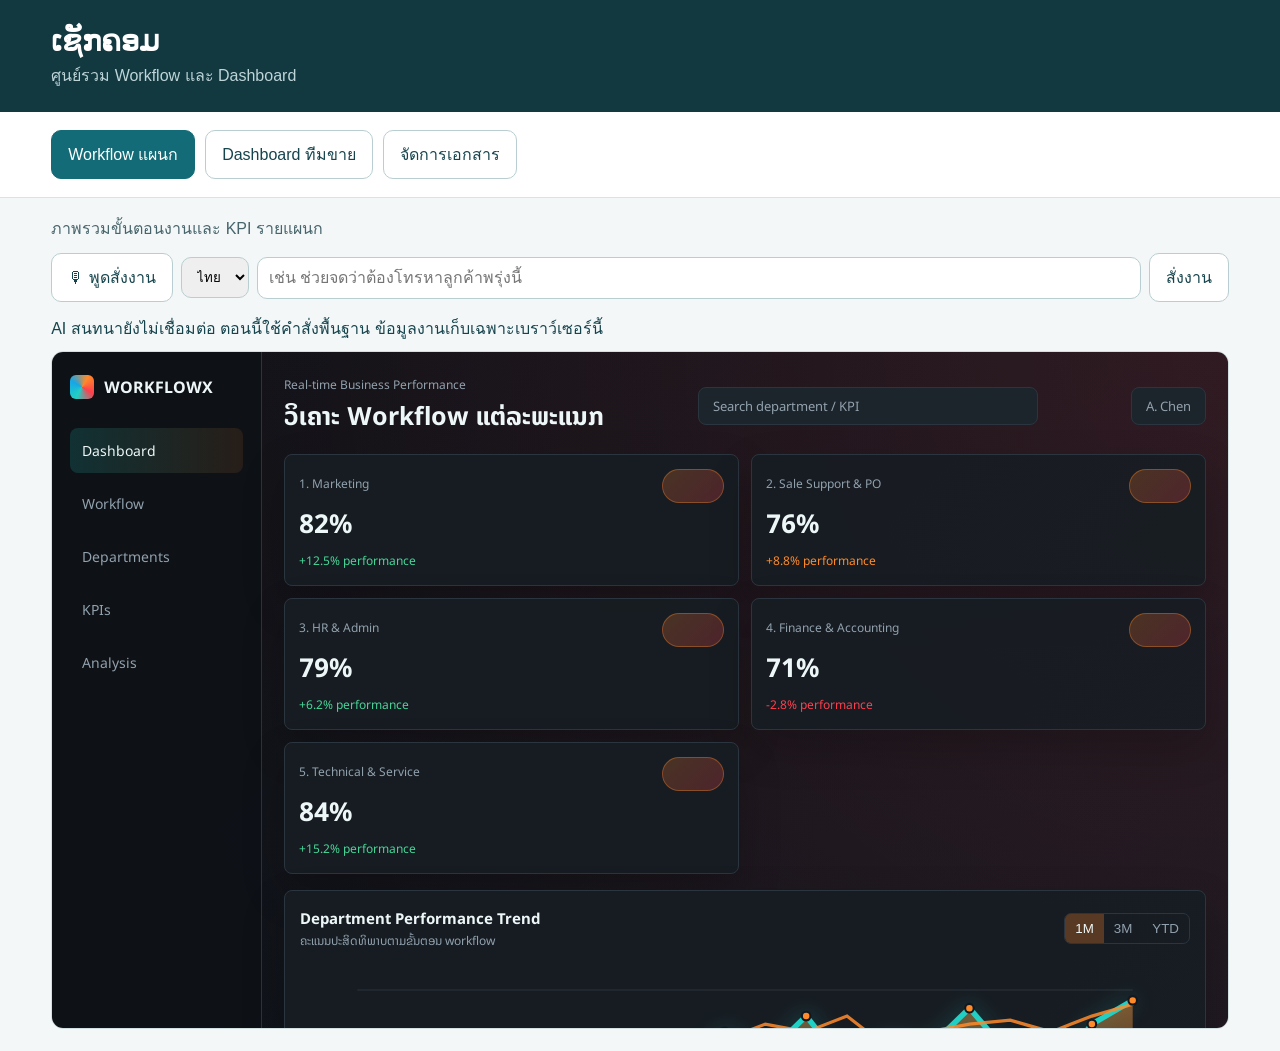
==== index.html @ e811d57b "Refresh assistant script and responsive controls" ====
<!doctype html>
<html lang="th">
<head>
  <meta charset="utf-8">
  <meta name="viewport" content="width=device-width, initial-scale=1">
  <title>ເຊັກຄອມ | ศูนย์งาน</title>
  <style>
    *{box-sizing:border-box}body{margin:0;font-family:Segoe UI,"Noto Sans Lao",sans-serif;background:#f3f7f8;color:#14282d}
    header{background:#123840;color:white;padding:24px clamp(20px,4vw,56px)}h1{margin:0;font-size:1.8rem}header p{margin:5px 0 0;color:#bed5d8}
    nav{display:flex;gap:10px;flex-wrap:wrap;padding:18px clamp(20px,4vw,56px);background:white;border-bottom:1px solid #d7e3e5}
    button{border:1px solid #b9ced1;border-radius:10px;background:white;color:#16444d;padding:11px 16px;font:inherit;cursor:pointer}
    button[aria-selected=true]{background:#126b76;color:white;border-color:#126b76}button:focus-visible{outline:3px solid #e3a831;outline-offset:2px}
    main{padding:18px clamp(20px,4vw,56px)}.intro{margin:0 0 12px;color:#47656b}.frame{width:100%;height:calc(100vh - 222px);min-height:520px;border:1px solid #d2e0e2;border-radius:12px;background:white}
    .frame[hidden],.assistant input[hidden]{display:none}.assistant{display:flex;gap:8px;flex-wrap:wrap;align-items:center;margin:0 0 14px}.assistant input{flex:1;min-width:220px;padding:11px;border:1px solid #b9ced1;border-radius:10px;font:inherit}.assistant select{padding:11px;border:1px solid #b9ced1;border-radius:10px}.voice-result{min-height:24px;margin:0 0 10px;color:#16444d}.voice-result button{margin:8px 0}.tasks{background:#fff;border:1px solid #d2e0e2;border-radius:12px;padding:14px;margin-bottom:14px}.tasks[hidden]{display:none}.tasks ul{margin:8px 0;padding-left:22px}.tasks li{padding:4px 0}.tasks h2{font-size:1.1rem;margin:0}.confirm{background:#fff4d8;border:1px solid #d9ac51;padding:10px;border-radius:9px;margin-bottom:10px}.confirm[hidden]{display:none}
  </style>
</head>
<body>
  <header><h1>ເຊັກຄອມ</h1><p>ศูนย์รวม Workflow และ Dashboard</p></header>
  <nav aria-label="เลือกส่วนงาน">
    <button type="button" data-page="workflow" aria-selected="true">Workflow แผนก</button>
    <button type="button" data-page="sales" aria-selected="false">Dashboard ทีมขาย</button>
    <button type="button" data-page="documents" aria-selected="false">จัดการเอกสาร</button>
  </nav>
  <main>
    <p class="intro" id="description">ภาพรวมขั้นตอนงานและ KPI รายแผนก</p>
    <form class="assistant" id="command-form"><button type="button" id="mic">🎙 พูดสั่งงาน</button><select id="speech-language" aria-label="ภาษาคำสั่งเสียง"><option value="th-TH">ไทย</option><option value="lo-LA">ลาว</option></select><input id="command" aria-label="คำสั่ง" placeholder="เช่น ช่วยจดว่าต้องโทรหาลูกค้าพรุ่งนี้"><input id="access-code" type="password" aria-label="รหัสเข้าใช้งาน AI" placeholder="รหัส AI (เมื่อตั้งค่าแล้ว)" style="flex:0 1 190px" autocomplete="off"><button type="submit">สั่งงาน</button></form>
    <p class="voice-result" id="voice-result" role="status"></p>
    <div class="confirm" id="confirm" hidden><span id="confirm-text"></span> <button type="button" id="confirm-yes">ยืนยัน</button><button type="button" id="confirm-no">ยกเลิก</button></div>
    <section class="tasks" id="tasks" hidden><h2>งานที่สั่งผ่านผู้ช่วย</h2><ul id="task-list"></ul></section>
    <iframe class="frame" id="workflow" title="Workflow แผนก" src="apps/workflow/index.html"></iframe>
    <iframe class="frame" id="sales" title="Dashboard ทีมขาย" src="apps/sales/index.html" hidden></iframe>
    <iframe class="frame" id="documents" title="จัดการเอกสาร" src="apps/documents/index.html" hidden></iframe>
  </main>
  <script>
    const pages={
      workflow:{description:'ภาพรวมขั้นตอนงานและ KPI รายแผนก'},
      sales:{description:'งานมอบหมาย ลูกค้า และ KPI ของทีมขาย Mungmee IT'},
      documents:{description:'จัดการเอกสารจากโฟลเดอร์ที่ผู้ใช้เลือก'}
    };
    const description=document.getElementById('description');
    function show(page){page=pages[page]?page:'workflow';description.textContent=pages[page].description;document.querySelectorAll('main iframe').forEach(frame=>frame.hidden=frame.id!==page);document.querySelectorAll('nav button').forEach(button=>button.setAttribute('aria-selected',button.dataset.page===page));location.hash=page;}
    document.querySelectorAll('nav button').forEach(button=>button.addEventListener('click',()=>show(button.dataset.page)));
    if(pages[location.hash.slice(1)])show(location.hash.slice(1));
  </script>
  <script src="assistant-config.js"></script>
  <script src="assistant.js?v=2"></script>
</body>
</html>
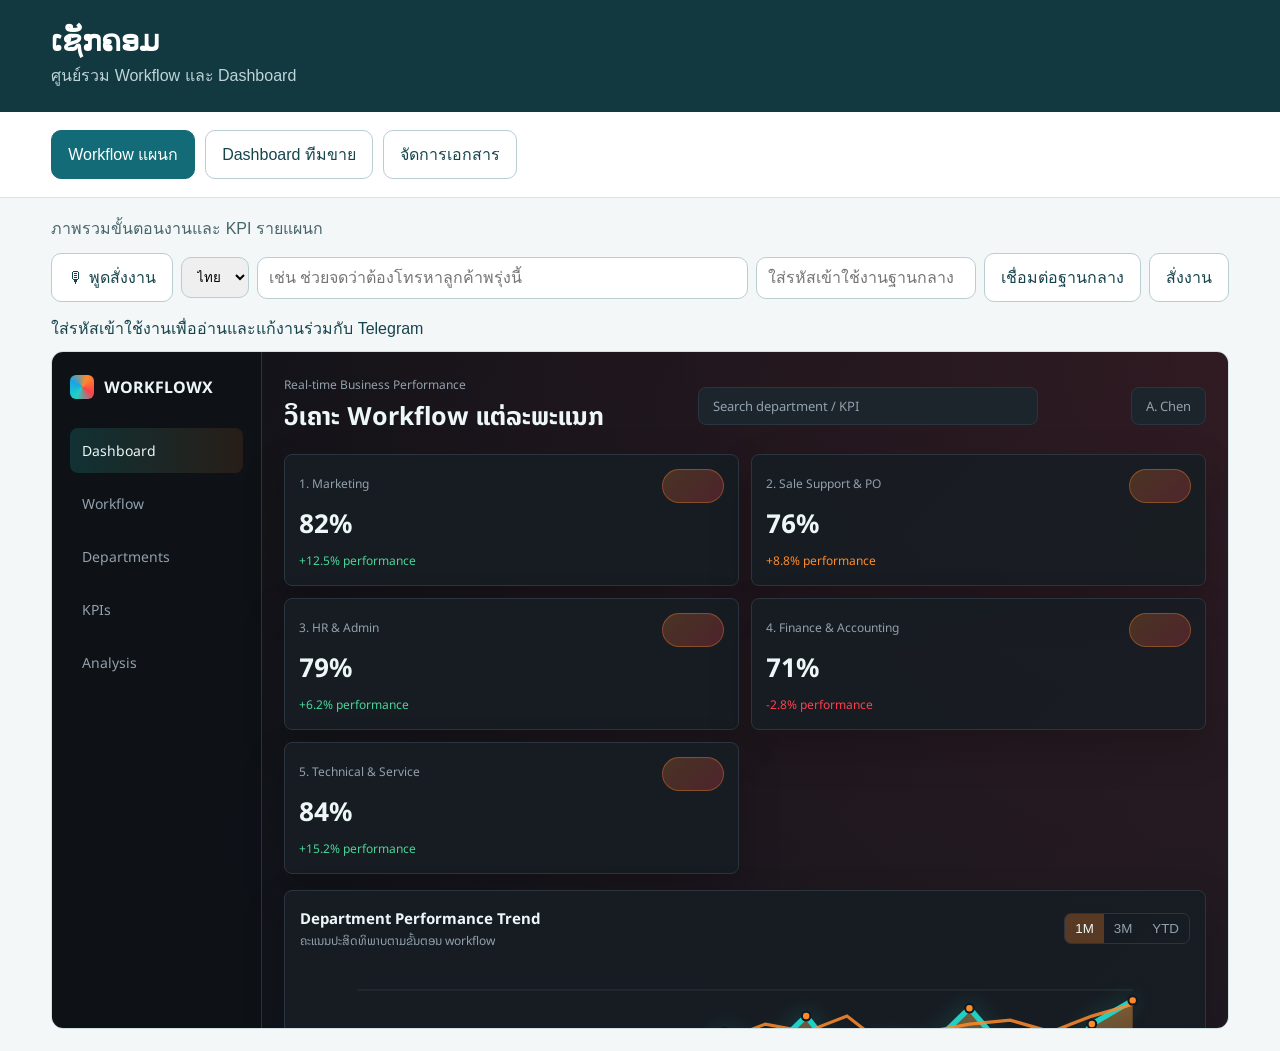
==== commit b63744cc: "Connect CheckCom to authenticated shared task API" ====
--- a/index.html
+++ b/index.html
@@ -11,7 +11,7 @@
     button{border:1px solid #b9ced1;border-radius:10px;background:white;color:#16444d;padding:11px 16px;font:inherit;cursor:pointer}
     button[aria-selected=true]{background:#126b76;color:white;border-color:#126b76}button:focus-visible{outline:3px solid #e3a831;outline-offset:2px}
     main{padding:18px clamp(20px,4vw,56px)}.intro{margin:0 0 12px;color:#47656b}.frame{width:100%;height:calc(100vh - 222px);min-height:520px;border:1px solid #d2e0e2;border-radius:12px;background:white}
-    .frame[hidden],.assistant input[hidden]{display:none}.assistant{display:flex;gap:8px;flex-wrap:wrap;align-items:center;margin:0 0 14px}.assistant input{flex:1;min-width:220px;padding:11px;border:1px solid #b9ced1;border-radius:10px;font:inherit}.assistant select{padding:11px;border:1px solid #b9ced1;border-radius:10px}.voice-result{min-height:24px;margin:0 0 10px;color:#16444d}.voice-result button{margin:8px 0}.tasks{background:#fff;border:1px solid #d2e0e2;border-radius:12px;padding:14px;margin-bottom:14px}.tasks[hidden]{display:none}.tasks ul{margin:8px 0;padding-left:22px}.tasks li{padding:4px 0}.tasks h2{font-size:1.1rem;margin:0}.confirm{background:#fff4d8;border:1px solid #d9ac51;padding:10px;border-radius:9px;margin-bottom:10px}.confirm[hidden]{display:none}
+    .frame[hidden],.assistant input[hidden]{display:none}.assistant{display:flex;gap:8px;flex-wrap:wrap;align-items:center;margin:0 0 14px}.assistant input{flex:1;min-width:220px;padding:11px;border:1px solid #b9ced1;border-radius:10px;font:inherit}.assistant select{padding:11px;border:1px solid #b9ced1;border-radius:10px}.voice-result{min-height:24px;margin:0 0 10px;color:#16444d}.voice-result button{margin:8px 0}.tasks{background:#fff;border:1px solid #d2e0e2;border-radius:12px;padding:14px;margin-bottom:14px}.tasks[hidden]{display:none}.tasks input{width:min(100%,420px);padding:10px;border:1px solid #b9ced1;border-radius:9px;font:inherit;margin:8px 0}.tasks ul{margin:8px 0;padding-left:22px}.tasks li{padding:4px 0}.tasks h2{font-size:1.1rem;margin:0}.confirm{background:#fff4d8;border:1px solid #d9ac51;padding:10px;border-radius:9px;margin-bottom:10px}.confirm[hidden]{display:none}
   </style>
 </head>
 <body>
@@ -23,18 +23,18 @@
   </nav>
   <main>
     <p class="intro" id="description">ภาพรวมขั้นตอนงานและ KPI รายแผนก</p>
-    <form class="assistant" id="command-form"><button type="button" id="mic">🎙 พูดสั่งงาน</button><select id="speech-language" aria-label="ภาษาคำสั่งเสียง"><option value="th-TH">ไทย</option><option value="lo-LA">ลาว</option></select><input id="command" aria-label="คำสั่ง" placeholder="เช่น ช่วยจดว่าต้องโทรหาลูกค้าพรุ่งนี้"><input id="access-code" type="password" aria-label="รหัสเข้าใช้งาน AI" placeholder="รหัส AI (เมื่อตั้งค่าแล้ว)" style="flex:0 1 190px" autocomplete="off"><button type="submit">สั่งงาน</button></form>
+    <form class="assistant" id="command-form"><button type="button" id="mic">🎙 พูดสั่งงาน</button><select id="speech-language" aria-label="ภาษาคำสั่งเสียง"><option value="th-TH">ไทย</option><option value="lo-LA">ลาว</option></select><input id="command" aria-label="คำสั่ง" placeholder="เช่น ช่วยจดว่าต้องโทรหาลูกค้าพรุ่งนี้"><input id="access-code" type="password" aria-label="รหัสเข้าใช้งานฐานกลาง" placeholder="ใส่รหัสเข้าใช้งานฐานกลาง" style="flex:0 1 190px" autocomplete="off"><button type="button" id="connect-api">เชื่อมต่อฐานกลาง</button><button type="submit">สั่งงาน</button></form>
     <p class="voice-result" id="voice-result" role="status"></p>
     <div class="confirm" id="confirm" hidden><span id="confirm-text"></span> <button type="button" id="confirm-yes">ยืนยัน</button><button type="button" id="confirm-no">ยกเลิก</button></div>
-    <section class="tasks" id="tasks" hidden><h2>งานที่สั่งผ่านผู้ช่วย</h2><ul id="task-list"></ul></section>
+    <section class="tasks" id="tasks" hidden><h2>เป้าหมาย Q4 จากแผนติดตาม</h2><input id="task-filter" type="search" aria-label="ค้นชื่อองค์กรหรือกลุ่ม" placeholder="ค้นชื่อองค์กรหรือกลุ่ม"><p id="task-count"></p><ul id="task-list"></ul></section>
     <iframe class="frame" id="workflow" title="Workflow แผนก" src="apps/workflow/index.html"></iframe>
-    <iframe class="frame" id="sales" title="Dashboard ทีมขาย" src="apps/sales/index.html" hidden></iframe>
+    <iframe class="frame" id="sales" title="ติดตามเป้าหมายฝ่ายขาย Q4" src="apps/q4/index.html" hidden></iframe>
     <iframe class="frame" id="documents" title="จัดการเอกสาร" src="apps/documents/index.html" hidden></iframe>
   </main>
   <script>
     const pages={
       workflow:{description:'ภาพรวมขั้นตอนงานและ KPI รายแผนก'},
-      sales:{description:'งานมอบหมาย ลูกค้า และ KPI ของทีมขาย Mungmee IT'},
+      sales:{description:'เป้าหมาย Q4 รายองค์กร กลุ่มธุรกิจ และขั้นตอนปัจจุบัน'},
       documents:{description:'จัดการเอกสารจากโฟลเดอร์ที่ผู้ใช้เลือก'}
     };
     const description=document.getElementById('description');
@@ -43,6 +43,7 @@
     if(pages[location.hash.slice(1)])show(location.hash.slice(1));
   </script>
   <script src="assistant-config.js"></script>
-  <script src="assistant.js?v=2"></script>
+  <script src="assistant.js?v=4"></script>
 </body>
 </html>
+
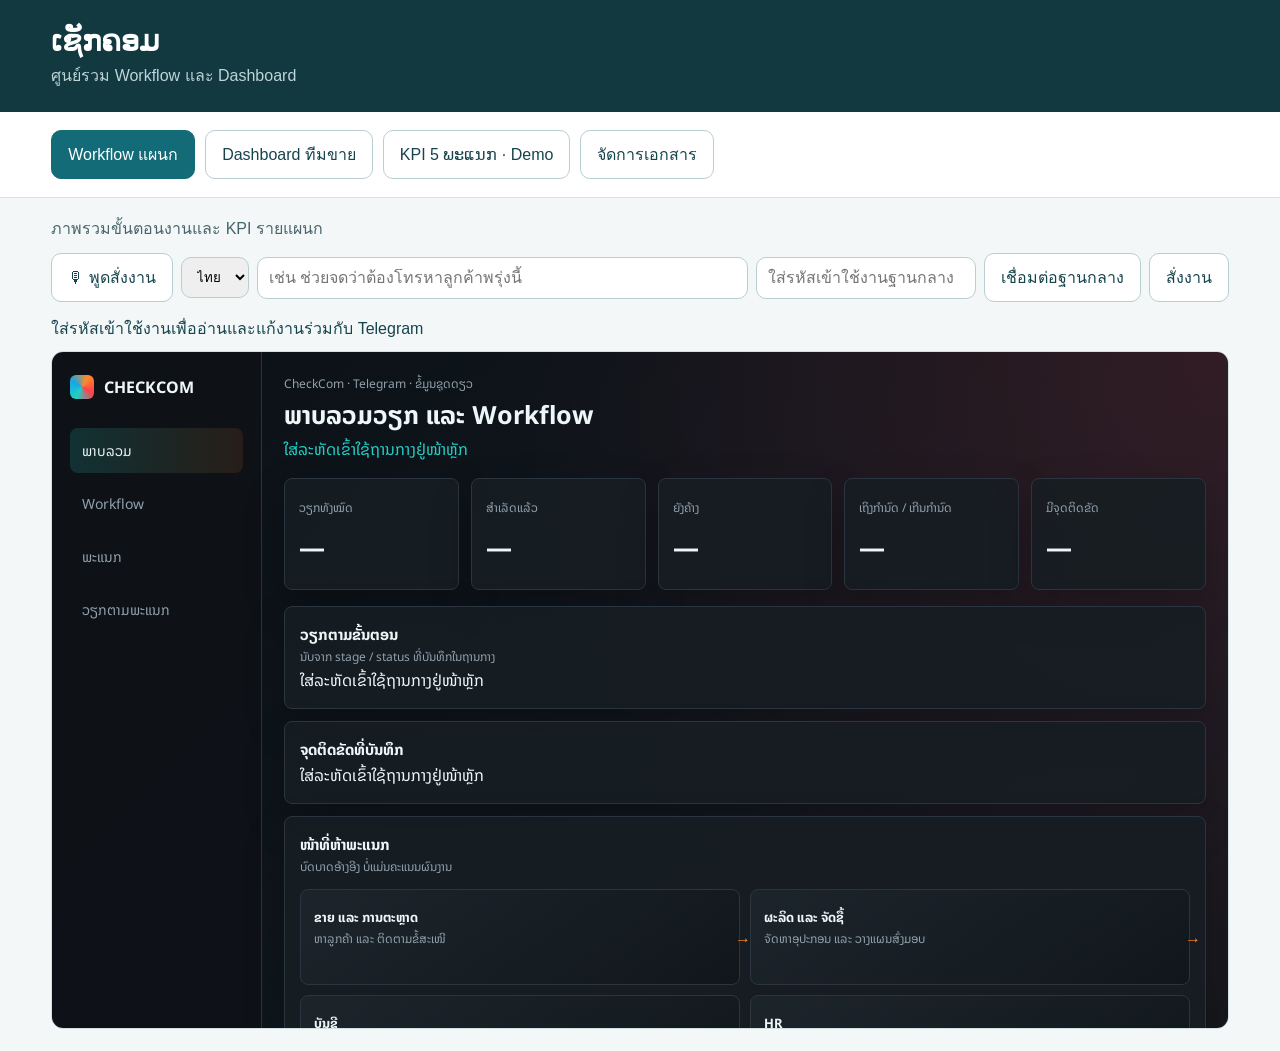
==== commit 36c16f39: "Connect embedded dashboards to shared tasks and add department KPI demo" ====
--- a/index.html
+++ b/index.html
@@ -19,6 +19,7 @@
   <nav aria-label="เลือกส่วนงาน">
     <button type="button" data-page="workflow" aria-selected="true">Workflow แผนก</button>
     <button type="button" data-page="sales" aria-selected="false">Dashboard ทีมขาย</button>
+    <button type="button" data-page="performance" aria-selected="false">KPI 5 ພະແນກ · Demo</button>
     <button type="button" data-page="documents" aria-selected="false">จัดการเอกสาร</button>
   </nav>
   <main>
@@ -30,12 +31,14 @@
     <iframe class="frame" id="workflow" title="Workflow แผนก" src="apps/workflow/index.html"></iframe>
     <iframe class="frame" id="sales" title="ติดตามเป้าหมายฝ่ายขาย Q4" src="apps/q4/index.html" hidden></iframe>
     <iframe class="frame" id="documents" title="จัดการเอกสาร" src="apps/documents/index.html" hidden></iframe>
+    <iframe class="frame" id="performance" title="KPI 5 ພະແນກ · ຂໍ້ມູນຈຳລອງ" src="apps/performance/index.html" hidden></iframe>
   </main>
   <script>
     const pages={
       workflow:{description:'ภาพรวมขั้นตอนงานและ KPI รายแผนก'},
       sales:{description:'เป้าหมาย Q4 รายองค์กร กลุ่มธุรกิจ และขั้นตอนปัจจุบัน'},
-      documents:{description:'จัดการเอกสารจากโฟลเดอร์ที่ผู้ใช้เลือก'}
+      documents:{description:'จัดการเอกสารจากโฟลเดอร์ที่ผู้ใช้เลือก'},
+      performance:{description:'ເດໂມ KPI 5 ພະແນກ · ປັບຄ່າຈຳລອງໄດ້ · ຍັງບໍ່ແມ່ນຜົນງານຈິງ'}
     };
     const description=document.getElementById('description');
     function show(page){page=pages[page]?page:'workflow';description.textContent=pages[page].description;document.querySelectorAll('main iframe').forEach(frame=>frame.hidden=frame.id!==page);document.querySelectorAll('nav button').forEach(button=>button.setAttribute('aria-selected',button.dataset.page===page));location.hash=page;}
@@ -43,7 +46,7 @@
     if(pages[location.hash.slice(1)])show(location.hash.slice(1));
   </script>
   <script src="assistant-config.js"></script>
-  <script src="assistant.js?v=4"></script>
+  <script src="assistant.js?v=5"></script>
 </body>
 </html>
 
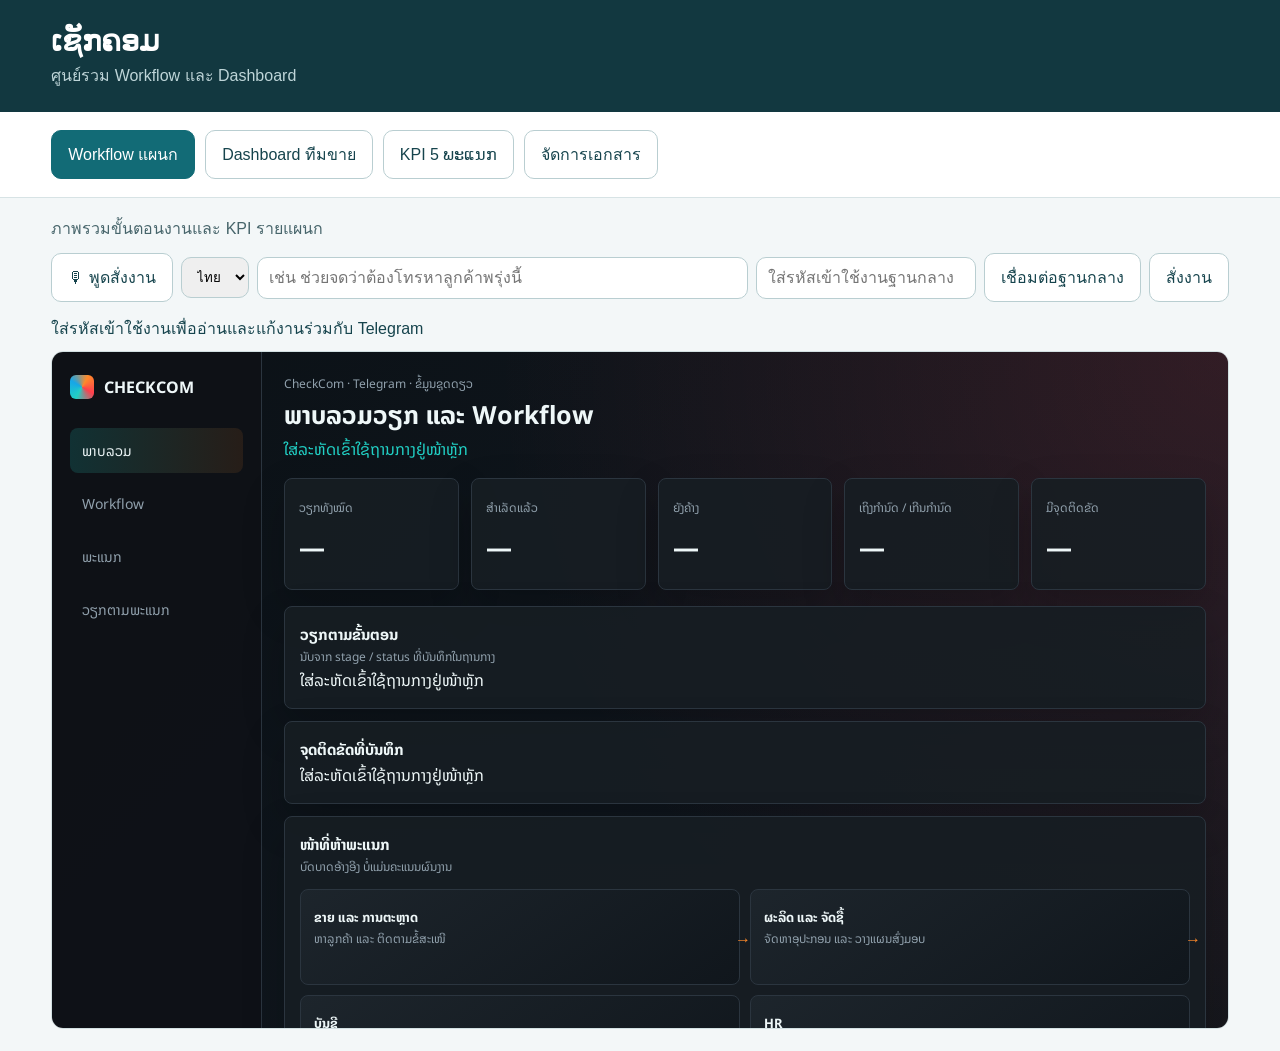
==== commit 52ebab2d: "Replace performance demo with authenticated monthly central records" ====
--- a/index.html
+++ b/index.html
@@ -19,7 +19,7 @@
   <nav aria-label="เลือกส่วนงาน">
     <button type="button" data-page="workflow" aria-selected="true">Workflow แผนก</button>
     <button type="button" data-page="sales" aria-selected="false">Dashboard ทีมขาย</button>
-    <button type="button" data-page="performance" aria-selected="false">KPI 5 ພະແນກ · Demo</button>
+    <button type="button" data-page="performance" aria-selected="false">KPI 5 ພະແນກ</button>
     <button type="button" data-page="documents" aria-selected="false">จัดการเอกสาร</button>
   </nav>
   <main>
@@ -31,14 +31,14 @@
     <iframe class="frame" id="workflow" title="Workflow แผนก" src="apps/workflow/index.html"></iframe>
     <iframe class="frame" id="sales" title="ติดตามเป้าหมายฝ่ายขาย Q4" src="apps/q4/index.html" hidden></iframe>
     <iframe class="frame" id="documents" title="จัดการเอกสาร" src="apps/documents/index.html" hidden></iframe>
-    <iframe class="frame" id="performance" title="KPI 5 ພະແນກ · ຂໍ້ມູນຈຳລອງ" src="apps/performance/index.html" hidden></iframe>
+    <iframe class="frame" id="performance" title="KPI 5 ພະແນກ" src="apps/performance/index.html?v=live1" hidden></iframe>
   </main>
   <script>
     const pages={
       workflow:{description:'ภาพรวมขั้นตอนงานและ KPI รายแผนก'},
       sales:{description:'เป้าหมาย Q4 รายองค์กร กลุ่มธุรกิจ และขั้นตอนปัจจุบัน'},
       documents:{description:'จัดการเอกสารจากโฟลเดอร์ที่ผู้ใช้เลือก'},
-      performance:{description:'ເດໂມ KPI 5 ພະແນກ · ປັບຄ່າຈຳລອງໄດ້ · ຍັງບໍ່ແມ່ນຜົນງານຈິງ'}
+      performance:{description:'KPI ແລະວຽກ 5 ພະແນກ · ບັນທຶກໃນຖານກາງ'}
     };
     const description=document.getElementById('description');
     function show(page){page=pages[page]?page:'workflow';description.textContent=pages[page].description;document.querySelectorAll('main iframe').forEach(frame=>frame.hidden=frame.id!==page);document.querySelectorAll('nav button').forEach(button=>button.setAttribute('aria-selected',button.dataset.page===page));location.hash=page;}
@@ -46,7 +46,7 @@
     if(pages[location.hash.slice(1)])show(location.hash.slice(1));
   </script>
   <script src="assistant-config.js"></script>
-  <script src="assistant.js?v=5"></script>
+  <script src="assistant.js?v=6"></script>
 </body>
 </html>
 
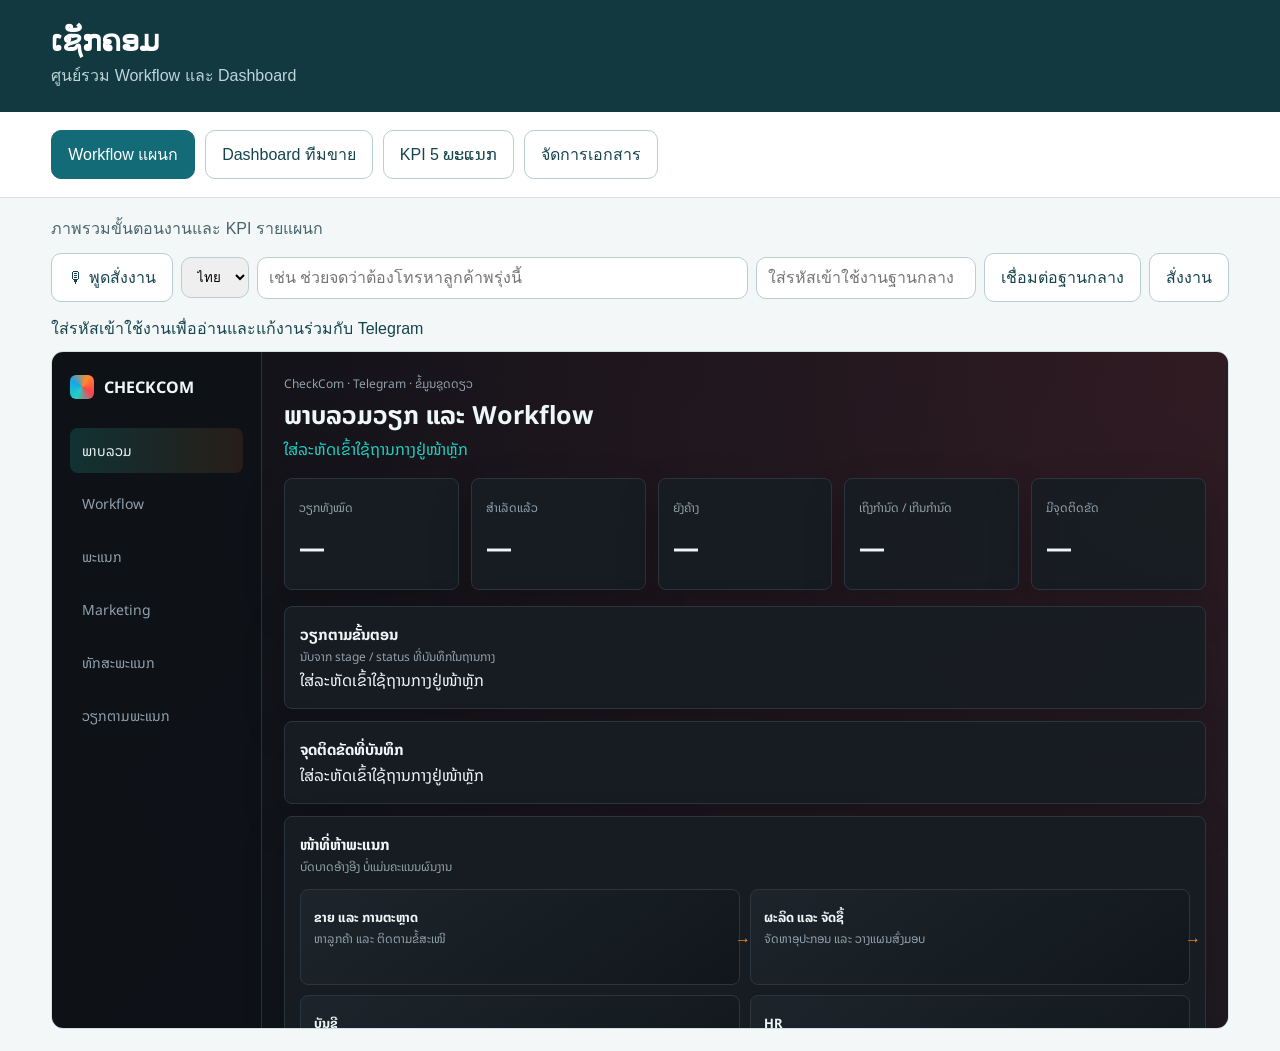
==== commit 73311b13: "Refresh cached workflow frame for department skills" ====
--- a/index.html
+++ b/index.html
@@ -28,7 +28,7 @@
     <p class="voice-result" id="voice-result" role="status"></p>
     <div class="confirm" id="confirm" hidden><span id="confirm-text"></span> <button type="button" id="confirm-yes">ยืนยัน</button><button type="button" id="confirm-no">ยกเลิก</button></div>
     <section class="tasks" id="tasks" hidden><h2>เป้าหมาย Q4 จากแผนติดตาม</h2><input id="task-filter" type="search" aria-label="ค้นชื่อองค์กรหรือกลุ่ม" placeholder="ค้นชื่อองค์กรหรือกลุ่ม"><p id="task-count"></p><ul id="task-list"></ul></section>
-    <iframe class="frame" id="workflow" title="Workflow แผนก" src="apps/workflow/index.html"></iframe>
+    <iframe class="frame" id="workflow" title="Workflow แผนก" src="apps/workflow/index.html?v=department-skills-1"></iframe>
     <iframe class="frame" id="sales" title="ติดตามเป้าหมายฝ่ายขาย Q4" src="apps/q4/index.html" hidden></iframe>
     <iframe class="frame" id="documents" title="จัดการเอกสาร" src="apps/documents/index.html" hidden></iframe>
     <iframe class="frame" id="performance" title="KPI 5 ພະແນກ" src="apps/performance/index.html?v=live1" hidden></iframe>
